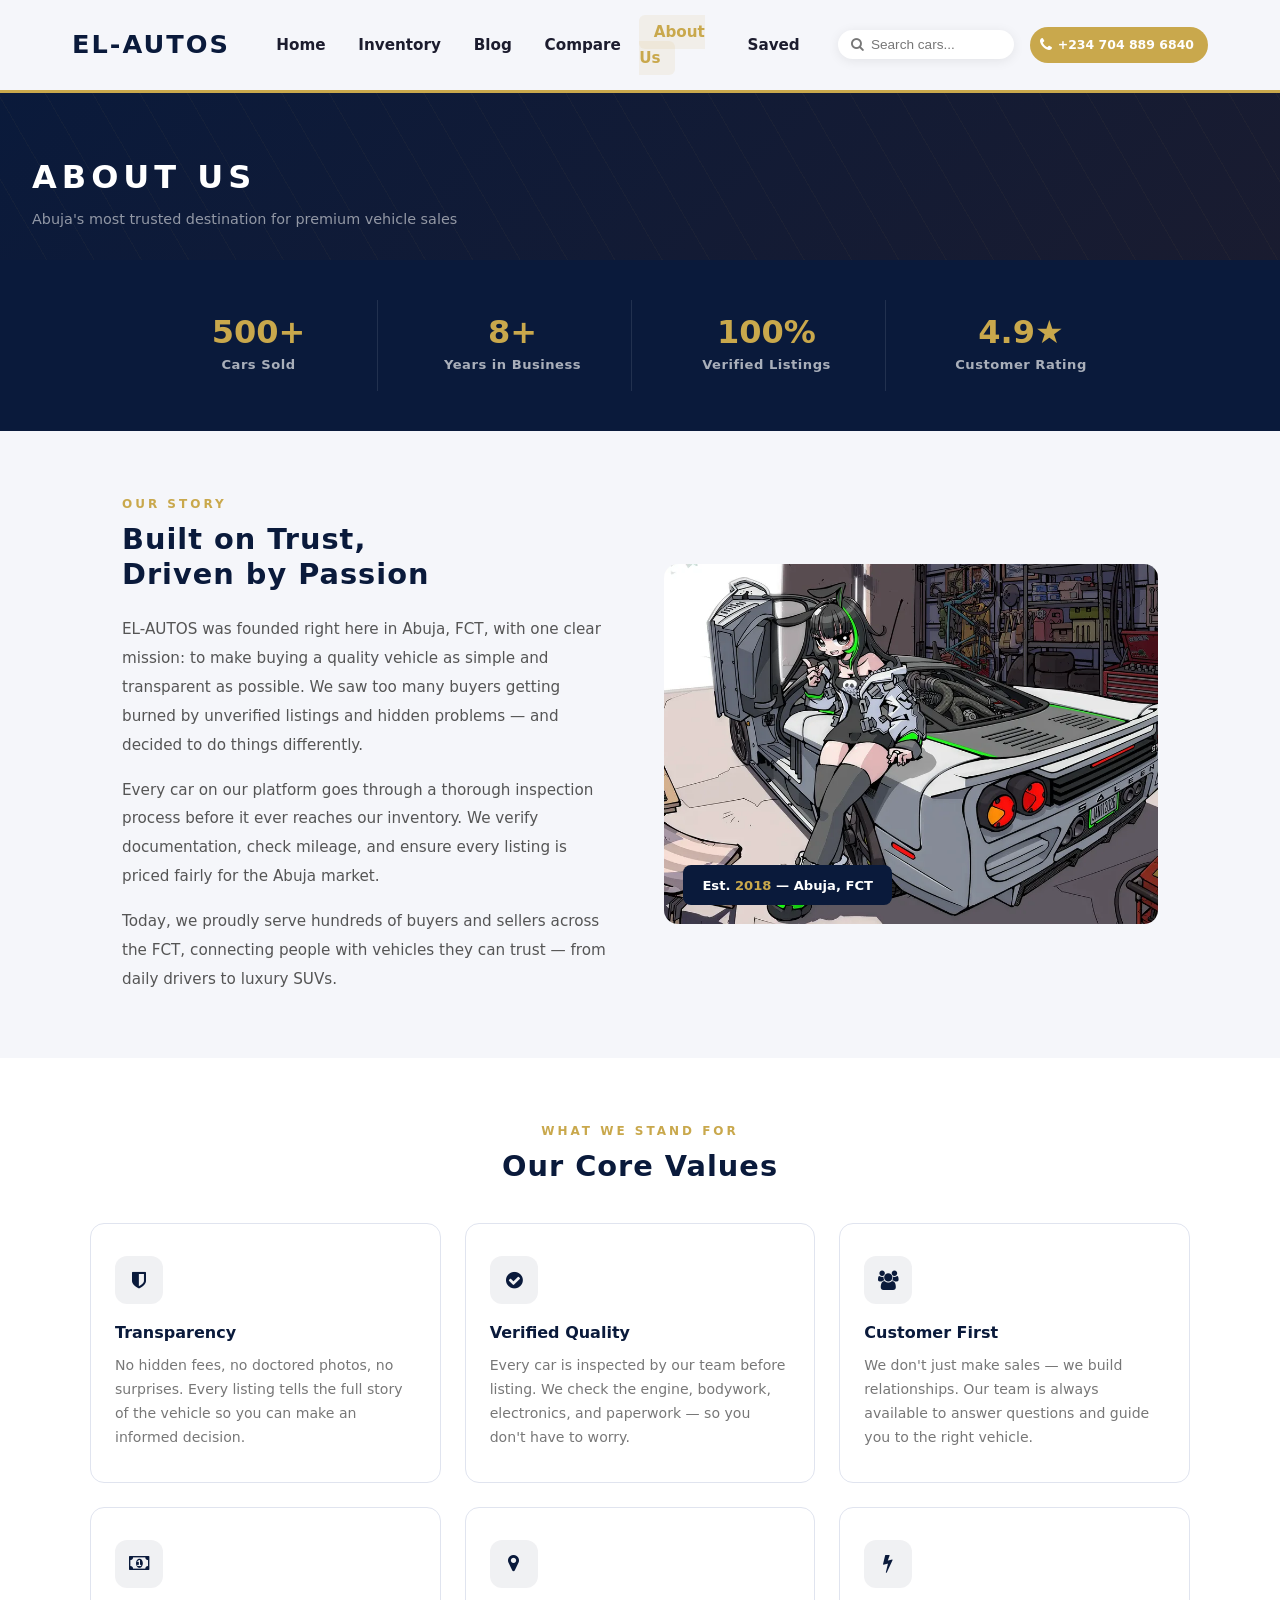
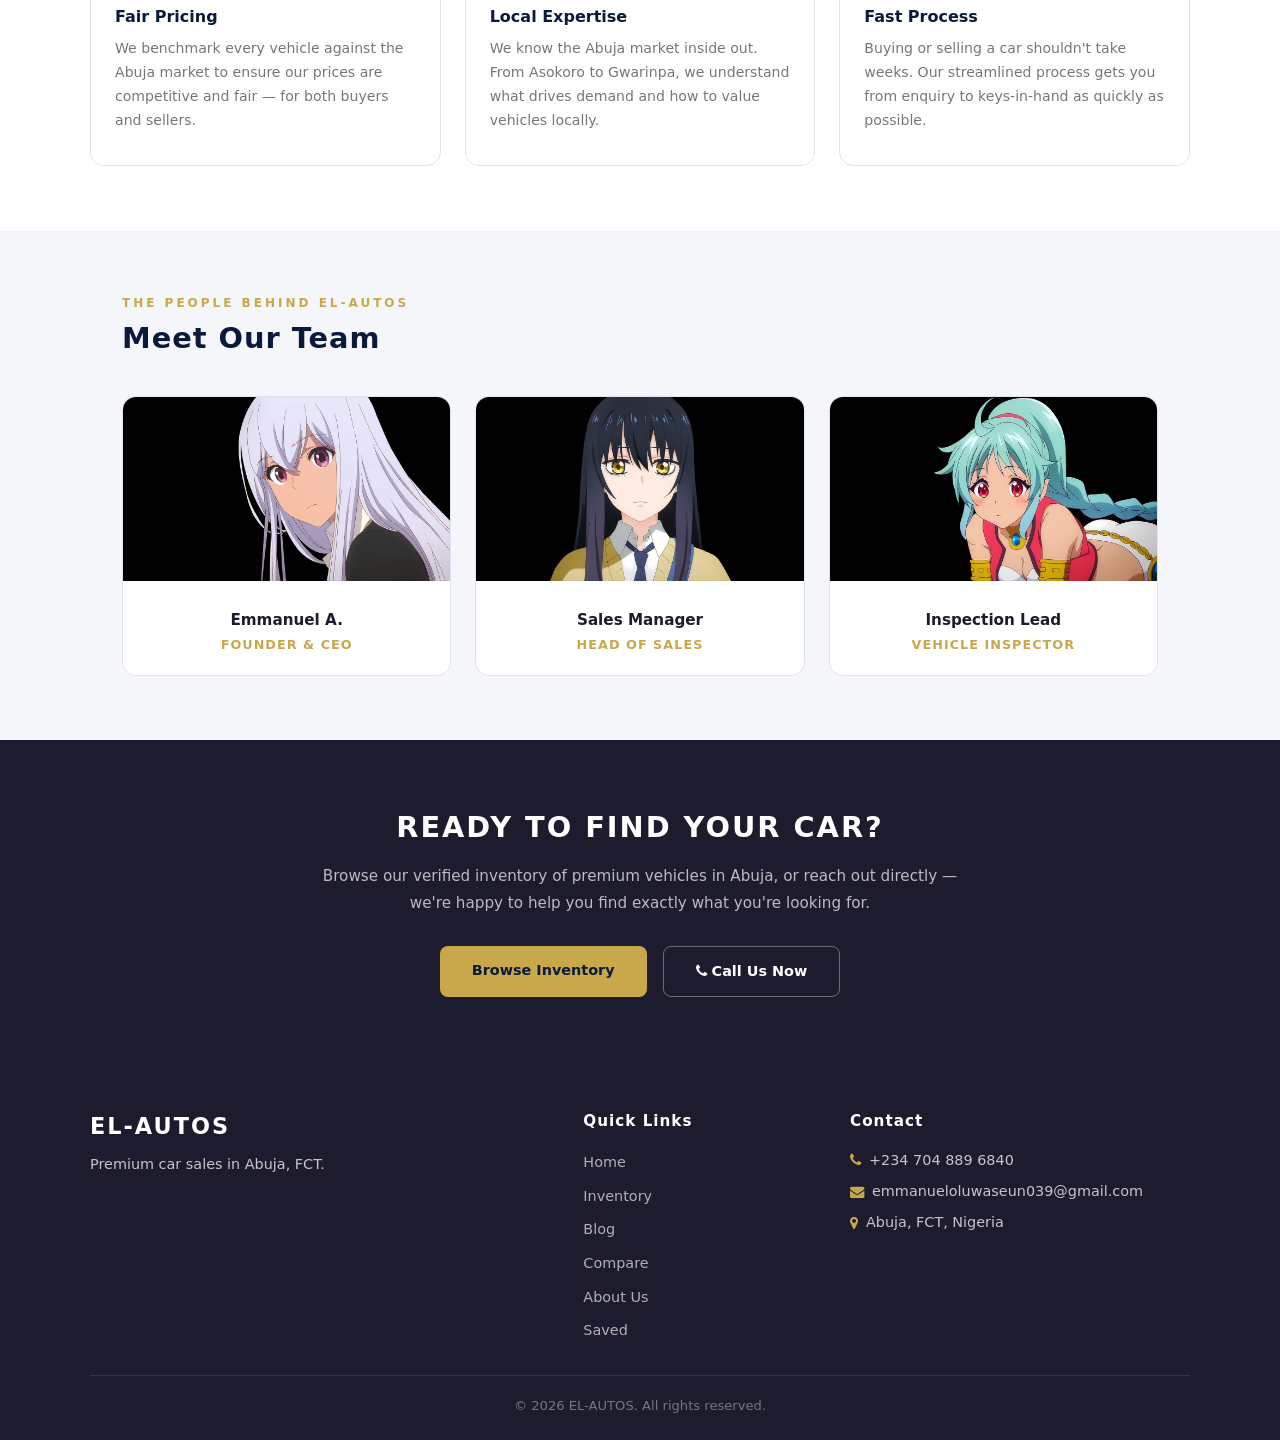
==== about.html @ 12698fd7 "car selling" ====
<!DOCTYPE html>
<html lang="en">
<head>
    <meta charset="UTF-8">
    <meta name="theme-color" content="#0a1a3b">
    <meta name="description" content="About EL-AUTOS — Abuja's trusted premium car dealership. Meet our team and learn our story.">
    <meta name="viewport" content="width=device-width, initial-scale=1.0">
    <title>About Us | EL-AUTOS</title>
    <link rel="preload" href="./css/all.min.css" as="style" onload="this.onload=null;this.rel='stylesheet'">
    <noscript><link rel="stylesheet" href="./css/all.min.css"></noscript>
    <link rel="stylesheet" href="./about.css">
    <link rel="preconnect" href="https://cdnjs.cloudflare.com">
    <link rel="stylesheet" href="https://cdnjs.cloudflare.com/ajax/libs/font-awesome/4.7.0/css/font-awesome.min.css" media="print" onload="this.media='all'">
    <noscript><link rel="stylesheet" href="https://cdnjs.cloudflare.com/ajax/libs/font-awesome/4.7.0/css/font-awesome.min.css"></noscript>
    <style>
        .sr-only{position:absolute;width:1px;height:1px;padding:0;margin:-1px;overflow:hidden;clip:rect(0,0,0,0);white-space:nowrap;border:0;}
        /* ── ABOUT PAGE CONTENT STYLES ── */

        /* Stats Banner */
        .stats-banner {
            background: var(--navy);
            padding: 2.5rem 2rem;
        }
        .stats-banner__inner {
            max-width: 1000px;
            margin: 0 auto;
            display: grid;
            grid-template-columns: repeat(4, 1fr);
            gap: 1rem;
            text-align: center;
        }
        .stat-item {
            padding: 1rem;
            border-right: 1px solid rgba(255,255,255,0.1);
        }
        .stat-item:last-child { border-right: none; }
        .stat-item__num {
            font-size: 2rem;
            font-weight: 900;
            color: var(--gold);
            line-height: 1;
            margin-bottom: 0.4rem;
        }
        .stat-item__label {
            font-size: 0.82rem;
            color: rgba(255,255,255,0.65);
            font-weight: 600;
            letter-spacing: 0.5px;
        }

        /* Our Story */
        .about-section {
            max-width: 1100px;
            margin: 0 auto;
            padding: 4rem 2rem;
        }
        .section-label {
            font-size: 0.75rem;
            font-weight: 800;
            color: var(--gold);
            text-transform: uppercase;
            letter-spacing: 3px;
            margin-bottom: 0.5rem;
        }
        .section-heading {
            font-size: 1.8rem;
            font-weight: 900;
            color: var(--navy);
            letter-spacing: 1px;
            margin-bottom: 1.5rem;
            line-height: 1.2;
        }
        .story-grid {
            display: grid;
            grid-template-columns: 1fr 1fr;
            gap: 3rem;
            align-items: center;
        }
        .story-text p {
            font-size: 0.95rem;
            color: #555;
            line-height: 1.9;
            margin-bottom: 1rem;
        }
        .story-text p:last-child { margin-bottom: 0; }
        .story-img {
            border-radius: 14px;
            overflow: hidden;
            position: relative;
        }
        .story-img img {
            width: 100%;
            height: 360px;
            object-fit: cover;
            display: block;
        }
        .story-img__badge {
            position: absolute;
            bottom: 1.2rem;
            left: 1.2rem;
            background: var(--navy);
            color: var(--white);
            padding: 0.6rem 1.2rem;
            border-radius: 8px;
            font-size: 0.82rem;
            font-weight: 700;
        }
        .story-img__badge span {
            color: var(--gold);
        }

        /* Values */
        .values-section {
            background: var(--white);
            padding: 4rem 2rem;
        }
        .values-inner {
            max-width: 1100px;
            margin: 0 auto;
        }
        .values-inner .section-heading { text-align: center; }
        .values-inner .section-label { text-align: center; }
        .values-grid {
            display: grid;
            grid-template-columns: repeat(3, 1fr);
            gap: 1.5rem;
            margin-top: 2.5rem;
        }
        .value-card {
            padding: 2rem 1.5rem;
            border: 1.5px solid var(--card-border);
            border-radius: 14px;
            transition: var(--transition);
        }
        .value-card:hover {
            border-color: var(--gold);
            box-shadow: 0 8px 24px rgba(201,168,76,0.1);
        }
        .value-card__icon {
            width: 48px; height: 48px;
            background: rgba(10,26,59,0.06);
            border-radius: 12px;
            display: flex; align-items: center; justify-content: center;
            margin-bottom: 1rem;
        }
        .value-card__icon i { color: var(--navy); font-size: 1.2rem; }
        .value-card h3 {
            font-size: 1rem;
            font-weight: 800;
            color: var(--navy);
            margin-bottom: 0.5rem;
        }
        .value-card p {
            font-size: 0.88rem;
            color: var(--muted);
            line-height: 1.7;
        }

        /* Team */
        .team-section {
            max-width: 1100px;
            margin: 0 auto;
            padding: 4rem 2rem;
        }
        .team-grid {
            display: grid;
            grid-template-columns: repeat(3, 1fr);
            gap: 1.5rem;
            margin-top: 2.5rem;
        }
        .team-card {
            background: var(--white);
            border: 1.5px solid var(--card-border);
            border-radius: 14px;
            overflow: hidden;
            transition: var(--transition);
            text-align: center;
        }
        .team-card:hover {
            transform: translateY(-4px);
            box-shadow: 0 10px 28px rgba(10,26,59,0.1);
        }
        .team-card__img {
            width: 100%;
            height: 200px;
            object-fit: cover;
            display: block;
            background: var(--light-bg);
        }
        .team-card__placeholder i {
            font-size: 3rem;
            color: rgba(255,255,255,0.15);
        }
        .team-card__info {
            padding: 1.2rem;
        }
        .team-card__name {
            font-size: 0.95rem;
            font-weight: 800;
            color: var(--dark);
            margin-bottom: 0.2rem;
        }
        .team-card__role {
            font-size: 0.8rem;
            color: var(--gold);
            font-weight: 600;
            text-transform: uppercase;
            letter-spacing: 1px;
        }

        /* CTA Band */
        .cta-band {
            background: var(--dark);
            padding: 4rem 2rem;
            text-align: center;
        }
        .cta-band__inner { max-width: 650px; margin: 0 auto; }
        .cta-band h2 {
            font-size: 1.8rem;
            font-weight: 900;
            color: var(--white);
            letter-spacing: 2px;
            margin-bottom: 0.8rem;
        }
        .cta-band p {
            font-size: 0.95rem;
            color: rgba(255,255,255,0.7);
            line-height: 1.8;
            margin-bottom: 1.8rem;
        }
        .cta-band__btns {
            display: flex;
            justify-content: center;
            gap: 1rem;
            flex-wrap: wrap;
        }
        .btn-gold {
            padding: 0.8rem 2rem;
            background: var(--gold);
            color: var(--navy);
            font-weight: 800;
            border-radius: 8px;
            font-size: 0.9rem;
            transition: var(--transition);
        }
        .btn-gold:hover { background: #e0bc68; }
        .btn-outline-white {
            padding: 0.8rem 2rem;
            background: transparent;
            color: var(--white);
            font-weight: 700;
            border-radius: 8px;
            font-size: 0.9rem;
            border: 1.5px solid rgba(255,255,255,0.35);
            transition: var(--transition);
        }
        .btn-outline-white:hover { background: rgba(255,255,255,0.08); }

        /* ===========================
   FOOTER
=========================== */
.footer {
  background: var(--dark);
  color: rgba(255,255,255,0.75);
  padding: 3rem 2rem 1.5rem;
}

.footer__inner {
  max-width: 1100px;
  margin: 0 auto;
  display: grid;
  grid-template-columns: 2fr 1fr 1.5fr;
  gap: 2.5rem;
  padding-bottom: 2rem;
  border-bottom: 1px solid rgba(255,255,255,0.1);
}

.footer__brand h2 {
  color: var(--white);
  font-size: 1.4rem;
  font-weight: 800;
  letter-spacing: 2px;
  margin-bottom: 0.5rem;
}

.footer__brand p {
  font-size: 0.9rem;
}

.footer__links h4,
.footer__contact h4 {
  color: var(--white);
  font-size: 0.95rem;
  font-weight: 700;
  margin-bottom: 1rem;
  letter-spacing: 1px;
}

.footer__links ul {
  display: flex;
  flex-direction: column;
  gap: 0.5rem;
}

.footer__links a {
  color: rgba(255,255,255,0.65);
  font-size: 0.9rem;
  transition: var(--transition);
}

.footer__links a:hover { color: var(--gold); }

.footer__contact p {
  font-size: 0.9rem;
  margin-bottom: 0.5rem;
  display: flex;
  align-items: center;
  gap: 0.5rem;
}

.footer__contact i { color: var(--gold); }

.footer__bottom {
  max-width: 1100px;
  margin: 1.2rem auto 0;
  text-align: center;
  font-size: 0.82rem;
  color: rgba(255,255,255,0.4);
}

/* ===========================
   RESPONSIVE
=========================== */
@media (max-width: 768px) {
  .nav__wrap { display: none; }
  .nav__form { display: none; }
  .nav__toggle { display: flex; }

  .hero img { height: 300px; }
  .hero__content h1 { font-size: 2rem; }

  .you { grid-template-columns: 1fr; }

  .footer__inner {
    grid-template-columns: 1fr;
    gap: 1.5rem;
  }
}

@media (max-width: 480px) {
  .header { padding: 1rem; }
  .hero__content { left: 1rem; right: 1rem; bottom: 1.5rem; }
  .hero__content h1 { font-size: 1.6rem; }
  .listings-section { padding: 2rem 1rem; }
  .tget { padding: 2.5rem 1rem; }
  .online { padding: 2.5rem 1rem; }
}

        /* Responsive */
        @media (max-width: 900px) {
            .stats-banner__inner { grid-template-columns: repeat(2, 1fr); }
            .stat-item:nth-child(2) { border-right: none; }
            .stat-item:nth-child(3) { border-right: 1px solid rgba(255,255,255,0.1); }
            .stat-item:nth-child(4) { border-right: none; }
            .story-grid { grid-template-columns: 1fr; }
            .values-grid { grid-template-columns: 1fr 1fr; }
            .team-grid { grid-template-columns: 1fr 1fr; }
            .footer__inner { grid-template-columns: 1fr; gap: 1.5rem; }
        }
        @media (max-width: 600px) {
            .stats-banner__inner { grid-template-columns: 1fr 1fr; }
            .values-grid { grid-template-columns: 1fr; }
            .team-grid { grid-template-columns: 1fr; }
        }
        @media (max-width: 768px) {
            .nav__wrap { display: none; }
            .nav__form { display: none; }
            .nav__toggle { display: flex; }
        }
        @media (max-width: 480px) {
            .header { padding: 1rem; }
            .about-section { padding: 2rem 1rem; }
            .section-heading { font-size: 1.4rem; }
        }
    </style>
    <style>
        /* === Search dropdown === */
        .nav__search-wrap { position: relative; }
        .search-dropdown {
            display: none; position: absolute;
            top: calc(100% + 8px); left: 0;
            min-width: 280px; background: #fff;
            border-radius: 12px;
            box-shadow: 0 8px 28px rgba(0,0,0,0.15);
            z-index: 9999; overflow: hidden;
        }
        .search-dropdown.active { display: block; }
        .search-result-item {
            display: flex; align-items: center; gap: 12px;
            padding: 10px 14px; cursor: pointer;
            border-bottom: 1px solid #f0f0f0; transition: background 0.15s;
        }
        .search-result-item:last-child { border-bottom: none; }
        .search-result-item:hover { background: #f7f3ea; }
        .search-result-item img {
            width: 52px; height: 38px; object-fit: cover;
            border-radius: 6px; flex-shrink: 0;
        }
        .search-result-info { flex: 1; min-width: 0; }
        .search-result-name {
            font-size: 0.82rem; font-weight: 700; color: #0a1a3b;
            white-space: nowrap; overflow: hidden; text-overflow: ellipsis;
        }
        .search-result-price { font-size: 0.75rem; color: #c9a84c; font-weight: 600; }
        .search-result-empty { padding: 14px 16px; color: #999; font-size: 0.83rem; text-align: center; }
        .search-result-footer {
            padding: 10px 14px; background: #f7f3ea;
            font-size: 0.78rem; text-align: center;
            font-weight: 600; color: #0a1a3b; cursor: pointer;
        }
        .search-result-footer:hover { background: #ede8d8; }
        /* === Phone CTA === */
        .nav__cart.cart {
            display: flex; align-items: center; gap: 6px;
            text-decoration: none; background: #c9a84c;
            border-radius: 2rem; padding: 6px 14px 6px 10px;
            transition: background 0.2s;
        }
        .nav__cart.cart:hover { background: #b8943d; }
        .nav__cart.cart .cart__icon { color: #fff; font-size: 0.95rem; }
        .cart__phone { color: #fff; font-size: 0.78rem; font-weight: 700; white-space: nowrap; }
        @media (max-width: 900px) {
            .cart__phone { display: none; }
            .nav__cart.cart { padding: 8px 10px; border-radius: 50%; }
        }
    </style>
</head>
<body>

    <!-- HEADER -->
    <header class="header">
        <a href="./" class="header__details">
            <h1 class="header__name">EL-AUTOS</h1>
        </a>
        <nav class="header__nav nav">
            <ul class="nav__wrap">
                <li><a href="./" class="nav__link">Home</a></li>
                <li><a href="./inventory.html" class="nav__link">Inventory</a></li>
                <li><a href="./blog.html" class="nav__link">Blog</a></li>
                <li><a href="./compare.html" class="nav__link">Compare</a></li>
                <li><a href="./about.html" class="nav__link nav__link--active">About Us</a></li>
            <li><a href="./saved.html" class="nav__link">Saved</a></li>
            </ul>
            <div class="nav__extra">
                <div class="nav__search-wrap" id="searchWrap">
                    <form action="" class="nav__form" id="searchForm" autocomplete="off">
                        <button type="submit" class="nav__btn" aria-label="Search cars"><i class="fa fa-search"></i></button>
                        <label for="searchInput" class="sr-only">Search cars</label>
                        <input type="search" placeholder="Search cars..." class="nav__input" id="searchInput" aria-label="Search cars" autocomplete="off">
                    </form>
                    <div class="search-dropdown" id="searchDropdown"></div>
                </div>
                <a href="tel:+2347048896840" class="nav__cart cart" title="Call EL-AUTOS" aria-label="Call EL-AUTOS">
                    <span class="cart__icon"><i class="fa fa-phone"></i></span>
                    <span class="cart__phone">+234 704 889 6840</span>
                </a>
                <div class="nav__toggle" id="navToggle">
                    <i class="fa fa-bars" id="iconOpen"></i>
                    <i class="fa fa-close" id="iconClose" style="display:none;"></i>
                </div>
            </div>
        </nav>
    </header>

    <!-- MOBILE MENU -->
    <div class="mobile-menu" id="mobileMenu">
        <ul>
            <li><a href="./">Home</a></li>
            <li><a href="./inventory.html">Inventory</a></li>
            <li><a href="./blog.html">Blog</a></li>
            <li><a href="./compare.html">Compare</a></li>
            <li><a href="./about.html">About Us</a></li>
            <li><a href="./saved.html">Saved</a></li>
        </ul>
    </div>

    <!-- HERO -->
    <section class="hero">
        <div class="hero__overlay"></div>
        <div class="hero__content">
            <h2>ABOUT US</h2>
            <p>Abuja's most trusted destination for premium vehicle sales</p>
        </div>
    </section>

    <!-- STATS BANNER -->
    <div class="stats-banner">
        <div class="stats-banner__inner">
            <div class="stat-item">
                <div class="stat-item__num">500+</div>
                <div class="stat-item__label">Cars Sold</div>
            </div>
            <div class="stat-item">
                <div class="stat-item__num">8+</div>
                <div class="stat-item__label">Years in Business</div>
            </div>
            <div class="stat-item">
                <div class="stat-item__num">100%</div>
                <div class="stat-item__label">Verified Listings</div>
            </div>
            <div class="stat-item">
                <div class="stat-item__num">4.9★</div>
                <div class="stat-item__label">Customer Rating</div>
            </div>
        </div>
    </div>

    <!-- OUR STORY -->
    <section class="about-section">
        <div class="story-grid">
            <div class="story-text">
                <div class="section-label">Our Story</div>
                <h2 class="section-heading">Built on Trust,<br>Driven by Passion</h2>
                <p>EL-AUTOS was founded right here in Abuja, FCT, with one clear mission: to make buying a quality vehicle as simple and transparent as possible. We saw too many buyers getting burned by unverified listings and hidden problems — and decided to do things differently.</p>
                <p>Every car on our platform goes through a thorough inspection process before it ever reaches our inventory. We verify documentation, check mileage, and ensure every listing is priced fairly for the Abuja market.</p>
                <p>Today, we proudly serve hundreds of buyers and sellers across the FCT, connecting people with vehicles they can trust — from daily drivers to luxury SUVs.</p>
            </div>
            <div class="story-img">
                <picture><source srcset="./images/RDT_20260127_1811496403388373556527195.webp" type="image/webp"><img src="./images/RDT_20260127_1811496403388373556527195.jpg" alt="Our showroom" fetchpriority="high" decoding="async"></picture>
                <div class="story-img__badge">
                    Est. <span>2018</span> — Abuja, FCT
                </div>
            </div>
        </div>
    </section>

    <!-- OUR VALUES -->
    <section class="values-section">
        <div class="values-inner">
            <div class="section-label" style="text-align:center;">What We Stand For</div>
            <h2 class="section-heading" style="text-align:center;">Our Core Values</h2>
            <div class="values-grid">
                <div class="value-card">
                    <div class="value-card__icon"><i class="fa fa-shield"></i></div>
                    <h3>Transparency</h3>
                    <p>No hidden fees, no doctored photos, no surprises. Every listing tells the full story of the vehicle so you can make an informed decision.</p>
                </div>
                <div class="value-card">
                    <div class="value-card__icon"><i class="fa fa-check-circle"></i></div>
                    <h3>Verified Quality</h3>
                    <p>Every car is inspected by our team before listing. We check the engine, bodywork, electronics, and paperwork — so you don't have to worry.</p>
                </div>
                <div class="value-card">
                    <div class="value-card__icon"><i class="fa fa-users"></i></div>
                    <h3>Customer First</h3>
                    <p>We don't just make sales — we build relationships. Our team is always available to answer questions and guide you to the right vehicle.</p>
                </div>
                <div class="value-card">
                    <div class="value-card__icon"><i class="fa fa-money-bill"></i></div>
                    <h3>Fair Pricing</h3>
                    <p>We benchmark every vehicle against the Abuja market to ensure our prices are competitive and fair — for both buyers and sellers.</p>
                </div>
                <div class="value-card">
                    <div class="value-card__icon"><i class="fa fa-map-marker"></i></div>
                    <h3>Local Expertise</h3>
                    <p>We know the Abuja market inside out. From Asokoro to Gwarinpa, we understand what drives demand and how to value vehicles locally.</p>
                </div>
                <div class="value-card">
                    <div class="value-card__icon"><i class="fa fa-bolt"></i></div>
                    <h3>Fast Process</h3>
                    <p>Buying or selling a car shouldn't take weeks. Our streamlined process gets you from enquiry to keys-in-hand as quickly as possible.</p>
                </div>
            </div>
        </div>
    </section>

    <!-- TEAM -->
    <section class="team-section">
        <div class="section-label">The People Behind EL-AUTOS</div>
        <h2 class="section-heading">Meet Our Team</h2>
        <div class="team-grid">
            <div class="team-card">
                <div class="team-card__placeholder"><picture><source srcset="./images/RDT_20260127_1806476362090634168885220.webp" type="image/webp"><img src="./images/RDT_20260127_1806476362090634168885220.jpg" alt="EL-AUTOS team member" style="width: 100%; height: 100%;" loading="lazy" decoding="async"></picture></div>
                <div class="team-card__info">
                    <div class="team-card__name">Emmanuel A.</div>
                    <div class="team-card__role">Founder & CEO</div>
                </div>
            </div>
            <div class="team-card">
                <div class="team-card__placeholder"><picture><source srcset="./images/RDT_20260127_1809361114178644653186405.webp" type="image/webp"><img src="./images/RDT_20260127_1809361114178644653186405.jpg" alt="EL-AUTOS team member" style="width: 100%; height: 100%;" loading="lazy" decoding="async"></picture></div>
                <div class="team-card__info">
                    <div class="team-card__name">Sales Manager</div>
                    <div class="team-card__role">Head of Sales</div>
                </div>
            </div>
            <div class="team-card">
                <div class="team-card__placeholder"><picture><source srcset="./images/RDT_20260127_1808431385690902689275148.webp" type="image/webp"><img src="./images/RDT_20260127_1808431385690902689275148.jpg" alt="EL-AUTOS team member" style="width: 100%; height: 100%;" loading="lazy" decoding="async"></picture></div>
                <div class="team-card__info">
                    <div class="team-card__name">Inspection Lead</div>
                    <div class="team-card__role">Vehicle Inspector</div>
                </div>
            </div>
        </div>
    </section>

    <!-- CTA BAND -->
    <section class="cta-band">
        <div class="cta-band__inner">
            <h2>READY TO FIND YOUR CAR?</h2>
            <p>Browse our verified inventory of premium vehicles in Abuja, or reach out directly — we're happy to help you find exactly what you're looking for.</p>
            <div class="cta-band__btns">
                <a href="./inventory.html" class="btn-gold">Browse Inventory</a>
                <a href="tel:+2348000000000" class="btn-outline-white"><i class="fa fa-phone"></i> Call Us Now</a>
            </div>
        </div>
    </section>

    <!-- FOOTER -->
     <footer class="footer">
        <div class="footer__inner">
            <div class="footer__brand">
                <h2>EL-AUTOS</h2>
                <p>Premium car sales in Abuja, FCT.</p>
            </div>
            <div class="footer__links">
                <h4>Quick Links</h4>
                <ul>
                    <li><a href="./">Home</a></li>
                    <li><a href="./inventory.html">Inventory</a></li>
                    <li><a href="./blog.html">Blog</a></li>
                    <li><a href="./compare.html">Compare</a></li>
                    <li><a href="./about.html">About Us</a></li>
                    <li><a href="./saved.html">Saved</a></li>
                </ul>
            </div>
                        <div class="footer__contact">
                <h4>Contact</h4>
                <p><i class="fa fa-phone"></i> <a href="tel:+2347048896840" style="color:inherit;text-decoration:none;">+234 704 889 6840</a></p>
                <p><i class="fa fa-envelope"></i> <a href="mailto:emmanueloluwaseun039@gmail.com" style="color:inherit;text-decoration:none;">emmanueloluwaseun039@gmail.com</a></p>
                <p><i class="fa fa-map-marker"></i> <a href="https://www.google.com/maps/search/Abuja+FCT+Nigeria" target="_blank" style="color:inherit;text-decoration:none;">Abuja, FCT, Nigeria</a></p>
            </div>
        </div>
        <div class="footer__bottom">
            <p>&copy; 2026 EL-AUTOS. All rights reserved.</p>
        </div>
    </footer>

    <script>
        const toggle = document.getElementById('navToggle');
        const mobileMenu = document.getElementById('mobileMenu');
        const iconOpen = document.getElementById('iconOpen');
        const iconClose = document.getElementById('iconClose');
        toggle.addEventListener('click', () => {
            const open = mobileMenu.classList.toggle('mobile-menu--open');
            iconOpen.style.display = open ? 'none' : 'block';
            iconClose.style.display = open ? 'block' : 'none';
        });
    </script>
<script>
        /* === LIVE HEADER SEARCH === */
        (function() {
            var searchInput    = document.getElementById('searchInput');
            var searchForm     = document.getElementById('searchForm');
            var searchDropdown = document.getElementById('searchDropdown');
            if (!searchInput || !searchDropdown) return;

            var FALLBACK = [
                {id:1,name:"Toyota Land Cruiser",make:"Toyota",model:"Land Cruiser",year:2009,condition:"Used",body:"SUV",price:61500000,priceLabel:"₦61,500,000",transmission:"Automatic",images:["./images/RDT_20260127_1809521317004081621988621.jpg"]},
                {id:2,name:"Mercedes-Benz C43 AMG",make:"Mercedes-Benz",model:"C43 AMG",year:2020,condition:"Used",body:"Sedan",price:67000000,priceLabel:"₦67,000,000",transmission:"Automatic",images:["./images/RDT_20260127_1809447195146435998933724.jpg"]},
                {id:3,name:"Lexus IS250",make:"Lexus",model:"IS250",year:2015,condition:"Used",body:"Sedan",price:37000000,priceLabel:"₦37,000,000",transmission:"Automatic",images:["./images/RDT_20260127_1811496403388373556527195.jpg"]},
                {id:4,name:"Toyota Prado",make:"Toyota",model:"Prado",year:2018,condition:"Used",body:"SUV",price:45000000,priceLabel:"₦45,000,000",transmission:"Automatic",images:["./images/RDT_20260127_1808431385690902689275148.jpg"]},
                {id:5,name:"BMW 5 Series",make:"BMW",model:"5 Series",year:2019,condition:"Used",body:"Sedan",price:52000000,priceLabel:"₦52,000,000",transmission:"Automatic",images:["./images/RDT_20260127_1809361114178644653186405.jpg"]},
                {id:6,name:"Lexus LX570",make:"Lexus",model:"LX570",year:2017,condition:"Used",body:"SUV",price:58000000,priceLabel:"₦58,000,000",transmission:"Automatic",images:["./images/RDT_20260127_1806476362090634168885220.jpg"]}
            ];

            function loadCars() {
                try {
                    var d = JSON.parse(localStorage.getItem('elautos_cars'));
                    if (Array.isArray(d) && d.length > 0) return d;
                } catch(e) {}
                return FALLBACK;
            }

            function normalise(s) { return (s || '').toLowerCase().trim(); }

            function showDropdown(results, q) {
                if (results.length === 0) {
                    searchDropdown.innerHTML = '<div class="search-result-empty">No cars found for "<strong>' + q + '</strong>"</div>';
                } else {
                    var items = results.slice(0, 5).map(function(car) {
                        var img = (car.images && car.images[0]) ? car.images[0] : 'https://placehold.co/60x40/0a1a3b/c9a84c?text=EL';
                        return '<div class="search-result-item" onclick="window.location.href=\'./car-detail.html?id=' + car.id + '\'">' +
                            '<img loading="lazy" decoding="async" src="' + img + '" alt="' + car.name + '" onerror="this.src=\'https://placehold.co/60x40/0a1a3b/c9a84c?text=EL\'">' +
                            '<div class="search-result-info">' +
                            '<div class="search-result-name">' + car.name + ' ' + (car.year || '') + '</div>' +
                            '<div class="search-result-price">' + (car.priceLabel || '') + '</div>' +
                            '</div></div>';
                    }).join('');
                    var label = results.length > 5 ? 'See all ' + results.length + ' results &rarr;' : 'View in Inventory &rarr;';
                    items += '<div class="search-result-footer" onclick="window.location.href=\'./inventory.html?q=' + encodeURIComponent(q) + '\'">' + label + '</div>';
                    searchDropdown.innerHTML = items;
                }
                searchDropdown.classList.add('active');
            }

            searchInput.addEventListener('input', function() {
                var q = normalise(searchInput.value);
                if (q.length < 2) { searchDropdown.classList.remove('active'); return; }
                var results = loadCars().filter(function(car) {
                    return normalise(car.name).includes(q) ||
                           normalise(String(car.year)).includes(q) ||
                           normalise(car.condition).includes(q) ||
                           normalise(car.make).includes(q) ||
                           normalise(car.model).includes(q) ||
                           normalise(car.body).includes(q) ||
                           normalise(car.transmission).includes(q);
                });
                showDropdown(results, q);
            });

            if (searchForm) {
                searchForm.addEventListener('submit', function(e) {
                    e.preventDefault();
                    var q = searchInput.value.trim();
                    if (q) window.location.href = './inventory.html?q=' + encodeURIComponent(q);
                });
            }

            document.addEventListener('click', function(e) {
                var wrap = document.getElementById('searchWrap');
                if (wrap && !wrap.contains(e.target)) searchDropdown.classList.remove('active');
            });
        })();
    </script>
</body>
</html>
---- about.css ----
*, *::after, *::before {
  box-sizing: border-box; margin: 0; padding: 0; border: 0;
  outline: 0; list-style: none; text-decoration: none; scroll-behavior: smooth;
}

:root {
  --navy: #0a1a3b;
  --dark: #1c1c2e;
  --gold: #c9a84c;
  --gold-light: rgba(201,168,76,0.12);
  --white: #ffffff;
  --light-bg: #f5f6fa;
  --text: #2d2d2d;
  --muted: #777;
  --card-border: #e0e4ef;
  --transition: 0.3s ease;
  font-family: 'Segoe UI', system-ui, sans-serif;
}

body { background: var(--light-bg); color: var(--text); line-height: 1.6; }

/* ===========================
   HEADER
=========================== */
.header {
  display: flex; justify-content: space-between; align-items: center;
  gap: 2rem; padding: 1.2rem 2rem; max-width: 1200px;
  margin: 0 auto; position: relative;
}
.header__name { color: var(--navy); font-size: 1.6rem; font-weight: 800; letter-spacing: 2px; }
.nav { flex: 1; display: flex; justify-content: flex-end; align-items: center; gap: 1.5rem; }
.nav__wrap { display: flex; align-items: center; gap: 0.25rem; }
.nav__link { padding: 0.5rem 0.9rem; color: var(--dark); font-size: 0.95rem; font-weight: 600; border-radius: 6px; transition: var(--transition); }
.nav__link:hover, .nav__link--active { color: var(--navy); background: rgba(10,26,59,0.07); }
.nav__link--active { color: var(--gold) !important; background: rgba(201,168,76,0.1) !important; }
.nav__extra { display: flex; align-items: center; gap: 1rem; }
.nav__form { display: flex; align-items: center; background: #fff; box-shadow: 0 2px 12px rgba(0,0,0,0.08); padding: 0.45rem 0.8rem; border-radius: 2rem; gap: 0.5rem; }
.nav__btn { color: var(--muted); cursor: pointer; background: transparent; }
.nav__input { font-size: 0.85rem; color: var(--text); background: transparent; width: 130px; }
.nav__input::placeholder { color: var(--muted); }
.cart__icon { color: var(--navy); font-size: 1.1rem; cursor: pointer; }
.nav__toggle { display: none; cursor: pointer; font-size: 1.3rem; color: var(--navy); padding: 0.4rem; }

/* ===========================
   MOBILE MENU
=========================== */
.mobile-menu { display: none; flex-direction: column; background: var(--navy); padding: 1.5rem 2rem; }
.mobile-menu.mobile-menu--open { display: flex; }
.mobile-menu ul { display: flex; flex-direction: column; gap: 1rem; }
.mobile-menu a { color: var(--white); font-size: 1rem; font-weight: 600; transition: var(--transition); }
.mobile-menu a:hover { color: var(--gold); }

/* ===========================
   HERO
=========================== */
.hero {
  position: relative; background: var(--navy);
  height: 170px; display: flex; align-items: flex-end; overflow: hidden;
}
.hero::before {
  content: ''; position: absolute; top: 0; left: 0; right: 0;
  height: 3px; background: var(--gold); z-index: 2;
}
.hero::after {
  content: ''; position: absolute; inset: 0;
  background-image: repeating-linear-gradient(
    60deg, transparent, transparent 40px,
    rgba(201,168,76,0.04) 40px, rgba(201,168,76,0.04) 41px);
}
.hero__overlay {
  position: absolute; 
  inset: 0;
  background: linear-gradient(135deg, rgba(10,26,59,1) 0%, rgba(28,28,46,0.85) 100%);
}
.hero__content { 
    position: relative; 
    z-index: 2; 
    padding: 0 2rem 1.8rem; 
}
.hero__content h2 {
     color: var(--white); 
     font-size: 2rem; 
     font-weight: 900; 
     letter-spacing: 5px; 
}
.hero__content p {
     color: rgba(255,255,255,0.55); font-size: 0.9rem; margin-top: 0.3rem; 
}
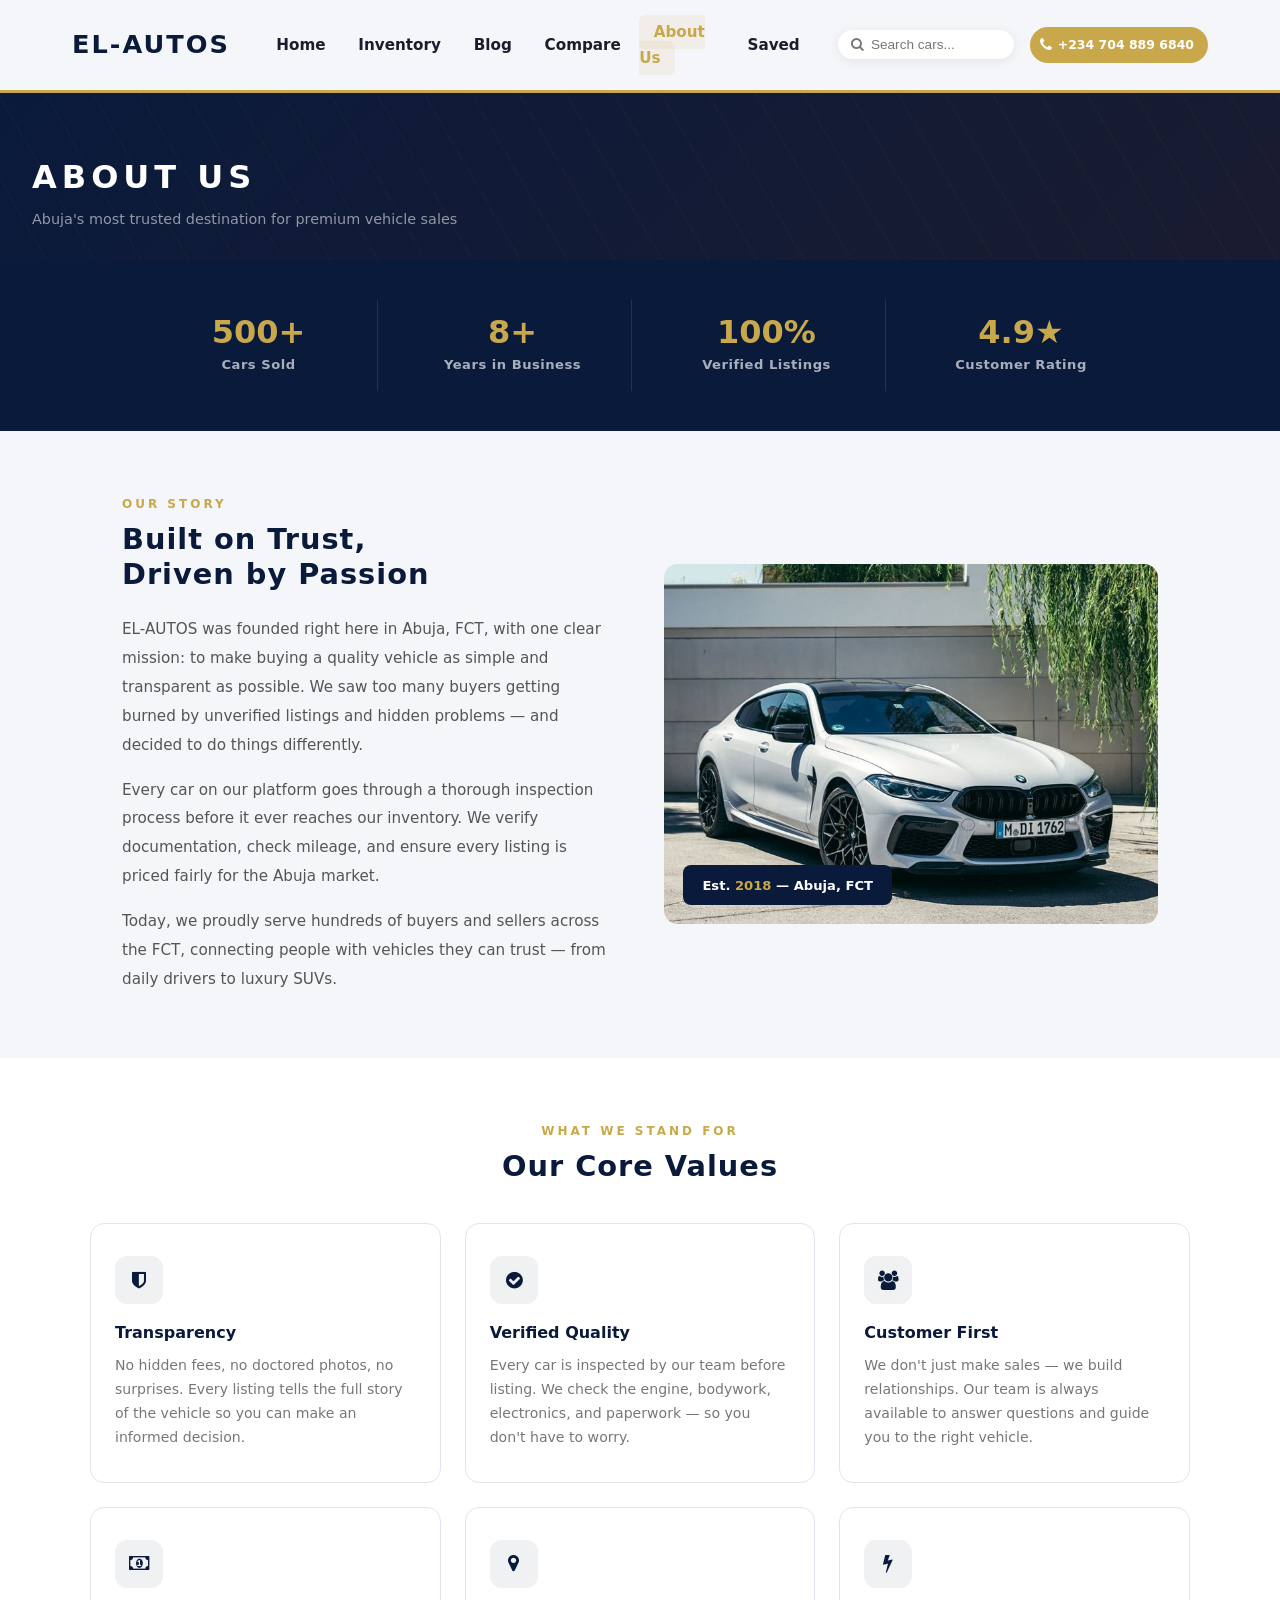
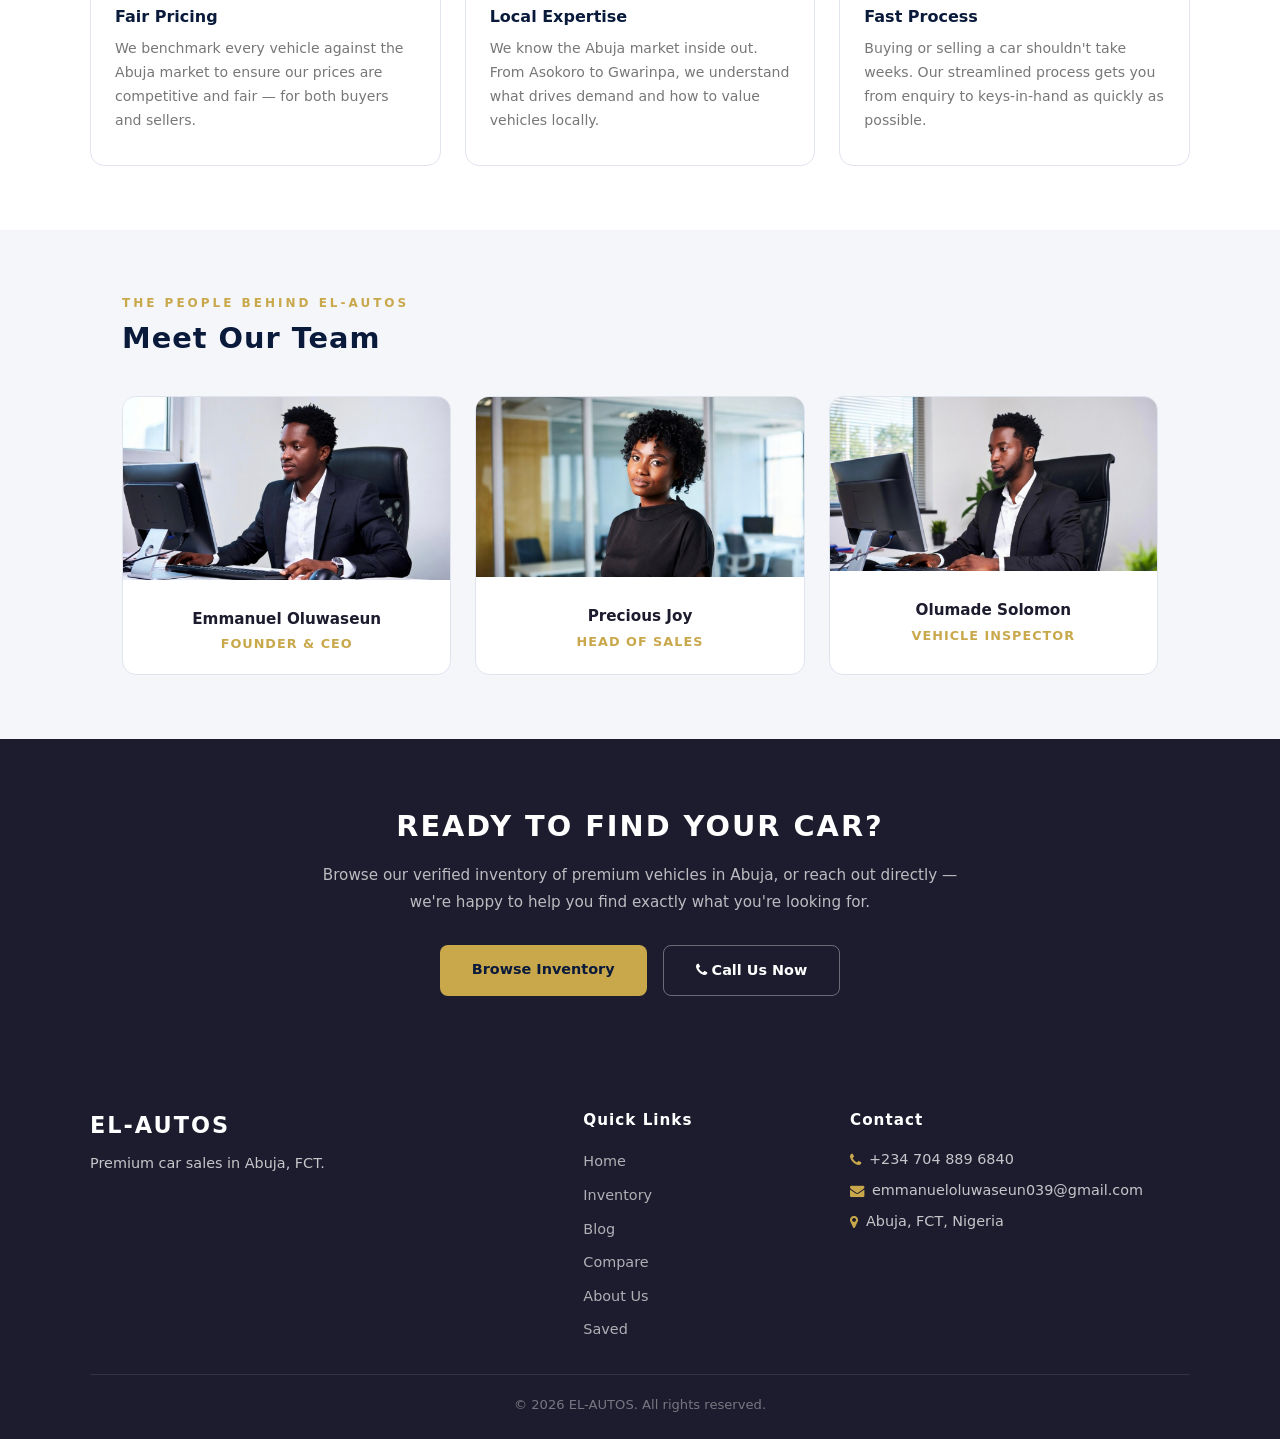
==== commit e2894c11: "updated about page" ====
--- a/about.html
+++ b/about.html
@@ -526,7 +526,7 @@
                 <p>Today, we proudly serve hundreds of buyers and sellers across the FCT, connecting people with vehicles they can trust — from daily drivers to luxury SUVs.</p>
             </div>
             <div class="story-img">
-                <picture><source srcset="./images/RDT_20260127_1811496403388373556527195.webp" type="image/webp"><img src="./images/RDT_20260127_1811496403388373556527195.jpg" alt="Our showroom" fetchpriority="high" decoding="async"></picture>
+                <picture><source srcset="./images/42d7e97ab6d9678422d5b1da385f3274.jpg" type="image/webp"><img src="./images/42d7e97ab6d9678422d5b1da385f3274.jpg" alt="Our showroom" fetchpriority="high" decoding="async"></picture>
                 <div class="story-img__badge">
                     Est. <span>2018</span> — Abuja, FCT
                 </div>
@@ -580,23 +580,23 @@
         <h2 class="section-heading">Meet Our Team</h2>
         <div class="team-grid">
             <div class="team-card">
-                <div class="team-card__placeholder"><picture><source srcset="./images/RDT_20260127_1806476362090634168885220.webp" type="image/webp"><img src="./images/RDT_20260127_1806476362090634168885220.jpg" alt="EL-AUTOS team member" style="width: 100%; height: 100%;" loading="lazy" decoding="async"></picture></div>
+                <div class="team-card__placeholder"><picture><source srcset="./images/Screenshot_20260413_112815_Grok.jpg" type="image/webp"><img src="./images/Screenshot_20260413_112815_Grok.jpg" alt="EL-AUTOS team member" style="width: 100%; height: 100%;" loading="lazy" decoding="async"></picture></div>
                 <div class="team-card__info">
-                    <div class="team-card__name">Emmanuel A.</div>
+                    <div class="team-card__name">Emmanuel Oluwaseun</div>
                     <div class="team-card__role">Founder & CEO</div>
                 </div>
             </div>
             <div class="team-card">
-                <div class="team-card__placeholder"><picture><source srcset="./images/RDT_20260127_1809361114178644653186405.webp" type="image/webp"><img src="./images/RDT_20260127_1809361114178644653186405.jpg" alt="EL-AUTOS team member" style="width: 100%; height: 100%;" loading="lazy" decoding="async"></picture></div>
+                <div class="team-card__placeholder"><picture><source srcset="./images/Screenshot_20260413_112809_Grok.jpg" type="image/webp"><img src="./images/Screenshot_20260413_112809_Grok.jpg" alt="EL-AUTOS team member" style="width: 100%; height: 100%;" loading="lazy" decoding="async"></picture></div>
                 <div class="team-card__info">
-                    <div class="team-card__name">Sales Manager</div>
+                    <div class="team-card__name">Precious Joy</div>
                     <div class="team-card__role">Head of Sales</div>
                 </div>
             </div>
             <div class="team-card">
-                <div class="team-card__placeholder"><picture><source srcset="./images/RDT_20260127_1808431385690902689275148.webp" type="image/webp"><img src="./images/RDT_20260127_1808431385690902689275148.jpg" alt="EL-AUTOS team member" style="width: 100%; height: 100%;" loading="lazy" decoding="async"></picture></div>
+                <div class="team-card__placeholder"><picture><source srcset="./images/Screenshot_20260413_112822_Grok.jpg" type="image/webp"><img src="./images/Screenshot_20260413_112822_Grok.jpg" alt="EL-AUTOS team member" style="width: 100%; height: 100%;" loading="lazy" decoding="async"></picture></div>
                 <div class="team-card__info">
-                    <div class="team-card__name">Inspection Lead</div>
+                    <div class="team-card__name">Olumade Solomon</div>
                     <div class="team-card__role">Vehicle Inspector</div>
                 </div>
             </div>
